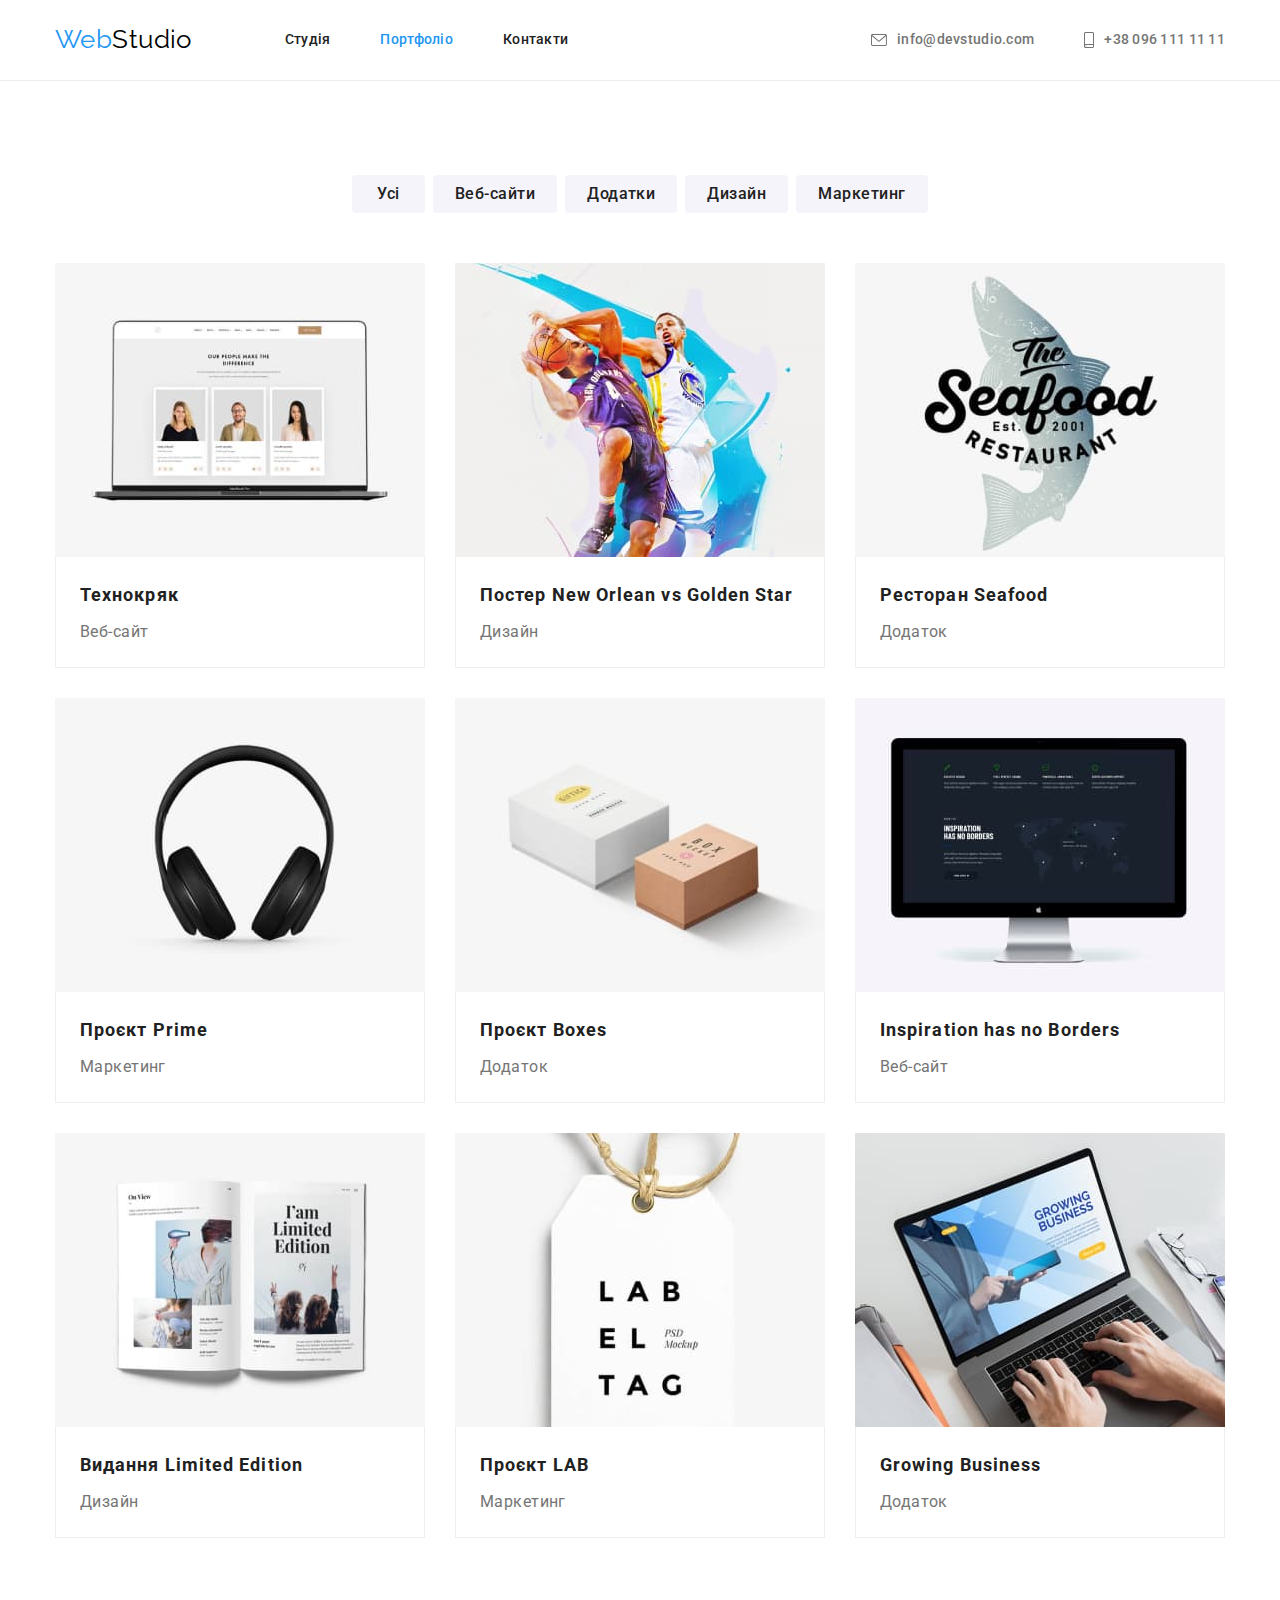
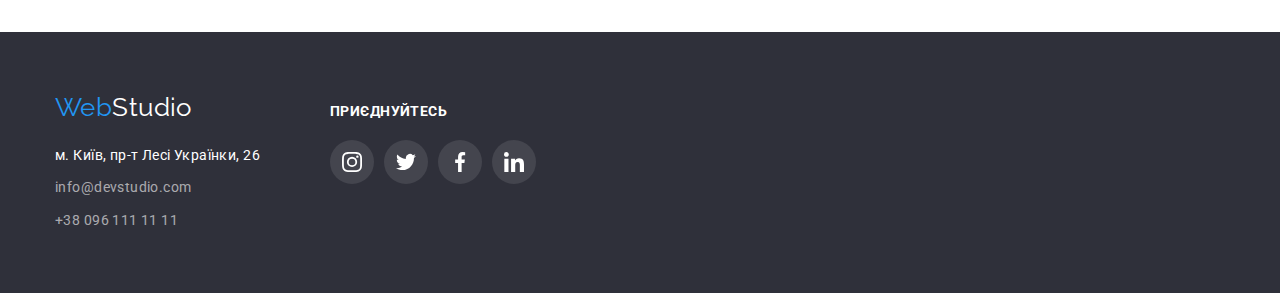
==== portfolio.html @ e7cbeee2 "Добавляє файли проекту" ====
<!DOCTYPE html>
<html lang="uk">
  <head>
    <meta charset="UTF-8" />
    <meta http-equiv="X-UA-Compatible" content="IE=edge" />
    <meta name="viewport" content="width=device-width, initial-scale=1.0" />
    <title>Студія | Портфоліо</title>
    <link rel="preconnect" href="https://fonts.googleapis.com" />
    <link rel="preconnect" href="https://fonts.gstatic.com" crossorigin />
    <link
      href="https://fonts.googleapis.com/css2?family=Raleway:wght@700&family=Roboto:wght@400;500;700;900&display=swap"
      rel="stylesheet"
    />
    <link
      rel="stylesheet"
      href="https://cdnjs.cloudflare.com/ajax/libs/modern-normalize/1.1.0/modern-normalize.min.css"
    />
    <link rel="stylesheet" href="./css/styles.css" />
  </head>

  <body>
    <header class="page-header">
      <div class="container">
        <nav class="page-nav">
          <a href="./index.html" class="page-logo"
            ><span class="logo-style">Web</span>Studio</a
          >
          <ul class="header-list">
            <li class="nav-item">
              <a href="./index.html" class="link">Студія</a>
            </li>
            <li class="nav-item">
              <a href="./portfolio.html" class="link link-active">Портфоліо</a>
            </li>
            <li class="nav-item"><a href="" class="link">Контакти</a></li>
          </ul>
        </nav>
        <ul class="page-contacts">
          <li class="contacts">
            <a href="mailto:info@devstudio.com" class="link-contacts">
              <svg class="icons" width="16" height="12">
                <use href="./images/icons.svg#icons-mail"></use>
              </svg>
              info@devstudio.com</a
            >
          </li>
          <li class="contacts">
            <a href="tel:+380961111111" class="link-contacts">
              <svg class="icons" width="10" height="16">
                <use href="./images/icons.svg#icons-phone"></use>
              </svg>
              +38 096 111 11 11</a
            >
          </li>
        </ul>
      </div>
    </header>
    <main class="portfolio-main">
      <section class="section">
        <div class="container">
          <h1 class="hidden-title">Портфоліо студії</h1>
          <ul class="portfolio-list">
            <li class="item-button">
              <button type="button" class="portfolio-button first-button">
                Усі
              </button>
            </li>
            <li class="item-button">
              <button type="button" class="portfolio-button">Веб-сайти</button>
            </li>
            <li class="item-button">
              <button type="button" class="portfolio-button">Додатки</button>
            </li>
            <li class="item-button">
              <button type="button" class="portfolio-button">Дизайн</button>
            </li>
            <li class="item-button">
              <button type="button" class="portfolio-button">Маркетинг</button>
            </li>
          </ul>
          <ul class="portfolio-list card-list">
            <li class="portfolio-item">
              <a href="" class="portfolio-link">
                <img
                  src="./images/project1.jpg"
                  alt="Ноутбук із веб-сайтом Технокряк"
                  width="370"
                  height="294"
                  class="image"
                />
                <div class="card-description">
                  <h2 class="portfolio-title">Технокряк</h2>
                  <p class="portfolio-text">Веб-сайт</p>
                </div>
              </a>
            </li>
            <li class="portfolio-item">
              <a href="" class="portfolio-link">
                <img
                  src="./images/project2.jpg"
                  alt="Дизайн постеру New Orlean vs Golden Star"
                  width="370"
                  height="294"
                  class="image"
                />
                <div class="card-description">
                  <h2 class="portfolio-title">
                    Постер New Orlean vs Golden Star
                  </h2>
                  <p class="portfolio-text">Дизайн</p>
                </div>
              </a>
            </li>
            <li class="portfolio-item">
              <a href="" class="portfolio-link">
                <img
                  src="./images/project3.jpg"
                  alt="Логотип ресторану Seafood"
                  width="370"
                  height="294"
                  class="image"
                />
                <div class="card-description">
                  <h2 class="portfolio-title">Ресторан Seafood</h2>
                  <p class="portfolio-text">Додаток</p>
                </div>
              </a>
            </li>
            <li class="portfolio-item">
              <a href="" class="portfolio-link">
                <img
                  src="./images/project4.jpg"
                  alt="Навушники"
                  width="370"
                  height="294"
                  class="image"
                />
                <div class="card-description">
                  <h2 class="portfolio-title">Проєкт Prime</h2>
                  <p class="portfolio-text">Маркетинг</p>
                </div>
              </a>
            </li>
            <li class="portfolio-item">
              <a href="" class="portfolio-link">
                <img
                  src="./images/project5.jpg"
                  alt="Дві коробки"
                  width="370"
                  height="294"
                  class="image"
                />
                <div class="card-description">
                  <h2 class="portfolio-title">Проєкт Boxes</h2>
                  <p class="portfolio-text">Додаток</p>
                </div>
              </a>
            </li>
            <li class="portfolio-item">
              <a href="" class="portfolio-link">
                <img
                  src="./images/project6.jpg"
                  alt="Монітор із веб-сайтом Inspiration has no Borders"
                  width="370"
                  height="294"
                  class="image"
                />
                <div class="card-description">
                  <h2 class="portfolio-title">Inspiration has no Borders</h2>
                  <p class="portfolio-text">Веб-сайт</p>
                </div>
              </a>
            </li>
            <li class="portfolio-item">
              <a href="" class="portfolio-link">
                <img
                  src="./images/project7.jpg"
                  alt="Відкритий журнал із розробленим дизайном"
                  width="370"
                  height="294"
                  class="image"
                />
                <div class="card-description">
                  <h2 class="portfolio-title">Видання Limited Edition</h2>
                  <p class="portfolio-text">Дизайн</p>
                </div>
              </a>
            </li>
            <li class="portfolio-item">
              <a href="" class="portfolio-link">
                <img
                  src="./images/project8.jpg"
                  alt="Логотип проєкта LAB"
                  width="370"
                  height="294"
                  class="image"
                />
                <div class="card-description">
                  <h2 class="portfolio-title">Проєкт LAB</h2>
                  <p class="portfolio-text">Маркетинг</p>
                </div>
              </a>
            </li>
            <li class="portfolio-item">
              <a href="" class="portfolio-link">
                <img
                  src="./images/project9.jpg"
                  alt="Ноутбук із додатком Growing Business"
                  width="370"
                  height="294"
                  class="image"
                />
                <div class="card-description">
                  <h2 class="portfolio-title">Growing Business</h2>
                  <p class="portfolio-text">Додаток</p>
                </div>
              </a>
            </li>
          </ul>
        </div>
      </section>
    </main>
    <footer class="page-footer">
      <div class="container">
        <div class="footer-flex">
          <div class="first-block">
            <a href="./index.html" class="page-logo footer-logo"
              ><span class="logo-style">Web</span
              ><span class="logo-footer">Studio</span></a
            >
            <address class="address-footer">
              <ul class="page-list">
                <li class="footer-item">
                  <a
                    href=""
                    target="_blank"
                    rel="noopener noreferrer nofollow"
                    class="footer-link address-link"
                    >м. Київ, пр-т Лесі Українки, 26</a
                  >
                </li>
                <li class="footer-item">
                  <a href="mailto:info@devstudio.com" class="footer-link"
                    >info@devstudio.com</a
                  >
                </li>
                <li class="footer-item">
                  <a href="tel:+380961111111" class="footer-link"
                    >+38 096 111 11 11</a
                  >
                </li>
              </ul>
            </address>
          </div>
          <div class="second-block">
            <b class="footer-title">Приєднуйтесь</b>
            <ul class="icon-footer">
              <li class="footer-icon-item">
                <a
                  href="https://instagram.com"
                  target="_blank"
                  rel="noopener noreferrer nofollow"
                  aria-label="Іконка інстаграм"
                  class="footer-icon-link"
                >
                  <svg width="20" height="20" class="footer-icons">
                    <use href="./images/icons.svg#icons-instagram"></use>
                  </svg>
                </a>
              </li>
              <li class="footer-icon-item">
                <a
                  href="https://twitter.com"
                  target="_blank"
                  rel="noopener noreferrer nofollow"
                  aria-label="Іконка твітер"
                  class="footer-icon-link"
                >
                  <svg width="20" height="20" class="footer-icons">
                    <use href="./images/icons.svg#icons-twitter"></use>
                  </svg>
                </a>
              </li>
              <li class="footer-icon-item">
                <a
                  href="https://facebook.com"
                  target="_blank"
                  rel="noopener noreferrer nofollow"
                  aria-label="Іконка фейсбук"
                  class="footer-icon-link"
                >
                  <svg width="20" height="20" class="footer-icons">
                    <use href="./images/icons.svg#icons-facebook"></use>
                  </svg>
                </a>
              </li>
              <li class="footer-icon-item">
                <a
                  href="https://ua.linkedin.com"
                  target="_blank"
                  rel="noopener noreferrer nofollow"
                  aria-label="Іконка лінкедін"
                  class="footer-icon-link"
                >
                  <svg width="20" height="20" class="footer-icons">
                    <use href="./images/icons.svg#icons-linkedin"></use>
                  </svg>
                </a>
              </li>
            </ul>
          </div>
        </div>
      </div>
    </footer>
  </body>
</html>
---- css/styles.css ----
:root {
  --main-bcg-color: #ffffff;
  --hero-footer-bcg: #2f303a;
  --team-bcg-color: #f5f4fa;
  --main-color: #212121;
  --secondary-color: #757575;
  --focus-color: #2196f3;
  --black-color: #000000;
  --white-color: #ffffff;
  --address-color: rgba(255, 255, 255, 0.6);
  --icons-color: #afb1b8;
}

body {
  background-color: var(--main-bcg-color);

  font-family: "Roboto", sans-serif;
  font-size: 14px;
  line-height: 1.71;
  letter-spacing: 0.03em;
  color: var(--main-color);
}

h1,
h2,
h3,
p {
  margin: 0;
  padding: 0;
}

ul {
  margin: 0;
  padding: 0;
  list-style-type: none;
}

.container {
  width: 1200px;
  margin-left: auto;
  margin-right: auto;
  padding-left: 15px;
  padding-right: 15px;
}

.section {
  max-width: 1600px;
  margin-left: auto;
  margin-right: auto;
  padding-top: 94px;
  padding-bottom: 94px;
}

.section.advantage {
  padding-bottom: 0;
}

/* HEADER */
.page-header .container,
.page-nav,
.header-list,
.page-contacts,
.contacts {
  display: flex;
}

.page-header {
  max-width: 1600px;
  margin-left: auto;
  margin-right: auto;
  border-bottom: 1px solid #ececec;
}

.page-logo {
  display: block;
  padding-top: 24px;
  padding-bottom: 25px;

  font-family: "Raleway", sans-serif;
  font-size: 26px;
  line-height: 1.2;
  text-decoration: none;
  color: var(--black-color);
}

.logo-style {
  color: var(--focus-color);
}

.header-list {
  margin-left: 93px;
}

.nav-item:not(:first-child),
.contacts:last-child {
  margin-left: 50px;
}

.page-contacts {
  margin-left: auto;
}

.link,
.link-contacts {
  display: flex;
  align-items: center;
  padding-top: 32px;
  padding-bottom: 32px;

  font-weight: 500;
  line-height: 1.14;
  letter-spacing: 0.02em;
  text-decoration: none;
  color: var(--main-color);
}

.link-contacts {
  color: var(--secondary-color);
}

.link-contacts > .icons {
  margin-right: 10px;
}

.link:hover,
.link:focus,
.link-contacts:hover,
.link-contacts:focus {
  color: var(--focus-color);
}

.link.link-active {
  color: var(--focus-color);
}

/* MAIN */
/* головна секція hero */
.hero {
  max-width: 1600px;
  height: 600px;
  margin-left: auto;
  margin-right: auto;
  padding-top: 200px;
  padding-bottom: 200px;

  background-image: linear-gradient(
      rgba(47, 48, 58, 0.4),
      rgba(47, 48, 58, 0.4)
    ),
    url(../images/hero.jpg);
}

.hero,
.page-footer {
  background-color: var(--hero-footer-bcg);
}

.hero-title {
  margin-left: auto;
  margin-right: auto;
  margin-bottom: 30px;
  width: 696px;

  font-weight: 900;
  font-size: 44px;
  line-height: 1.36;
  text-align: center;
  letter-spacing: 0.06em;
  text-transform: uppercase;
  color: var(--white-color);
}

.hero-button {
  display: flex;
  justify-content: center;
  align-items: center;
  min-width: 216px;
  height: 50px;
  margin-left: auto;
  margin-right: auto;

  border: none;
  border-radius: 4px;
  background-color: var(--focus-color);
  box-shadow: 0px 4px 4px rgba(0, 0, 0, 0.15);
  cursor: pointer;

  font-family: inherit;
  font-weight: 700;
  font-size: 16px;
  line-height: 1.88;
  letter-spacing: 0.06em;
  color: var(--white-color);
}

.hero-button:hover,
.hero-button:focus {
  background-color: #188ce8;
}

/* секція наші переваги */
.hidden-title {
  position: absolute;
  width: 1px;
  height: 1px;
  margin: -1px;
  border: 0;
  padding: 0;

  white-space: nowrap;
  clip-path: inset(100%);
  clip: rect(0 0 0 0);
  overflow: hidden;
}

.advantage-list {
  display: flex;
  gap: 30px;
}

.advantage-item {
  flex-basis: calc((100% - 30px * 3) / 4);
}

.advantage-icons {
  display: flex;
  margin-bottom: 30px;
  height: 120px;
  justify-content: center;
  align-items: center;

  background: var(--team-bcg-color);
  border-radius: 4px;
}

.advantage-title {
  margin-bottom: 10px;

  font-size: 14px;
  line-height: 1.14;
  text-transform: uppercase;
}

.advantage-text {
  color: var(--secondary-color);
}

/* секція чим ми займаємось */
.section-title {
  margin-bottom: 50px;

  font-size: 36px;
  line-height: 1.17;
  text-align: center;
}

.job-list {
  display: flex;
  gap: 30px;
}

.job-item {
  flex-basis: calc((100% - 30px * 2) / 3);
}

.image {
  display: block;
  max-width: 100%;
}

/* секція наша команда */
.team {
  background-color: var(--team-bcg-color);

  font-size: 16px;
  line-height: 1.19;
  text-align: center;
}

.team-list {
  display: flex;
  gap: 30px;
}

.team-item {
  flex-basis: calc((100% - 30px * 3) / 4);
  background-color: var(--main-bcg-color);
  box-shadow: 0px 1px 3px rgba(0, 0, 0, 0.12), 0px 1px 1px rgba(0, 0, 0, 0.14),
    0px 2px 1px rgba(0, 0, 0, 0.2);
  border-radius: 0px 0px 4px 4px;
}

.team-member {
  padding-top: 30px;
  padding-bottom: 30px;
}
.team-title {
  margin-bottom: 10px;
  font-weight: 500;
  font-size: 16px;
}

.team-text {
  margin-bottom: 16px;
  color: var(--secondary-color);
}

/* ЧАСТИНА З ПОСИЛАНЬ НА СОЦМЕРЕЖІ КОМАНДИ */
.icon-list {
  display: flex;
  justify-content: center;
  margin-left: auto;
  margin-right: auto;
  gap: 10px;
}

.icon-link {
  display: flex;
  justify-content: center;
  align-items: center;
  width: 44px;
  height: 44px;
  border-radius: 50%;
  color: var(--icons-color);
}

.icon-link:hover,
.icon-link:focus {
  background-color: var(--focus-color);
  color: var(--white-color);
}

/* Cекція клієнти */
.clients-list {
  display: flex;
  gap: 30px;
}

.clients-link {
  display: flex;
  width: 170px;
  height: 92px;
  justify-content: center;
  align-items: center;

  border: 1px solid #afb1b8;
  border-radius: 4px;

  color: var(--icons-color);
}

.clients-link:hover,
.clients-link:focus {
  border-color: var(--focus-color);
  color: var(--focus-color);
}

.icons {
  fill: currentColor;
}

/* FOOTER */
.page-footer {
  max-width: 1600px;
  margin-left: auto;
  margin-right: auto;
  padding-top: 60px;
  padding-bottom: 60px;
}

.page-logo.footer-logo {
  margin-bottom: 20px;
  padding-top: 0;
  padding-bottom: 0;
}

.logo-footer,
.footer-link.address-link {
  color: var(--white-color);
}

.footer-item:not(:last-child) {
  margin-bottom: 9px;
}

.footer-link {
  display: block;

  font-style: normal;
  text-decoration: none;
  color: var(--address-color);
}

.footer-link:hover,
.footer-link:focus {
  color: var(--focus-color);
}

/* FOOTER іконки з посиланнями на соцмережі */
.footer-flex {
  display: flex;
  align-items: baseline;
  gap: 70px;
}

.footer-title {
  display: block;
  margin-bottom: 20px;

  line-height: 1.14;
  text-transform: uppercase;
  color: var(--white-color);
}

.icon-footer {
  display: flex;
  gap: 10px;
}

.footer-icon-link {
  display: flex;
  justify-content: center;
  align-items: center;
  width: 44px;
  height: 44px;
  border-radius: 50%;
  background-color: rgba(255, 255, 255, 0.1);
  color: var(--white-color);
}

.footer-icon-link:hover,
.footer-icon-link:focus {
  background-color: var(--focus-color);
}

.footer-icons {
  fill: currentColor;
}

/* PORTFOLIO.HTML MAIN */
.portfolio-list {
  display: flex;
  justify-content: center;
}

.portfolio-list:not(:last-child) {
  margin-bottom: 50px;
}

.portfolio-button {
  display: block;
  margin-left: auto;
  margin-right: auto;
  padding: 6px 22px;

  border: none;
  border-radius: 4px;
  background-color: var(--team-bcg-color);

  cursor: pointer;

  font-family: inherit;
  font-weight: 500;
  font-size: 16px;
  line-height: 1.62;
  text-align: center;
  letter-spacing: 0.03em;
  color: var(--main-color);
}

.portfolio-button.first-button {
  padding: 6px 25px;
}

.item-button:not(:first-child) {
  margin-left: 8px;
}

.portfolio-button:hover,
.portfolio-button:focus {
  background-color: var(--focus-color);

  box-shadow: 0px 3px 1px rgba(0, 0, 0, 0.1), 0px 1px 2px rgba(0, 0, 0, 0.08),
    0px 2px 2px rgba(0, 0, 0, 0.12);

  color: var(--white-color);
}

.portfolio-list.card-list {
  flex-wrap: wrap;
  justify-content: flex-start;
  gap: 30px;
}

.portfolio-item {
  flex-basis: calc((100% - 30px * 2) / 3);
}

.portfolio-item:hover,
.portfolio-item:focus {
  box-shadow: 0px 1px 1px rgba(0, 0, 0, 0.12), 0px 4px 4px rgba(0, 0, 0, 0.06),
    1px 4px 6px rgba(0, 0, 0, 0.16);
}

.card-description {
  padding: 20px 24px;
  border: 1px solid #eeeeee;
  border-top: none;
}

.portfolio-title {
  margin-bottom: 4px;

  font-size: 18px;
  line-height: 2;
  letter-spacing: 0.06em;
  color: var(--main-color);
}

.portfolio-text {
  font-size: 16px;
  line-height: 1.88;
  color: var(--secondary-color);
}

.portfolio-link {
  text-decoration: none;
}
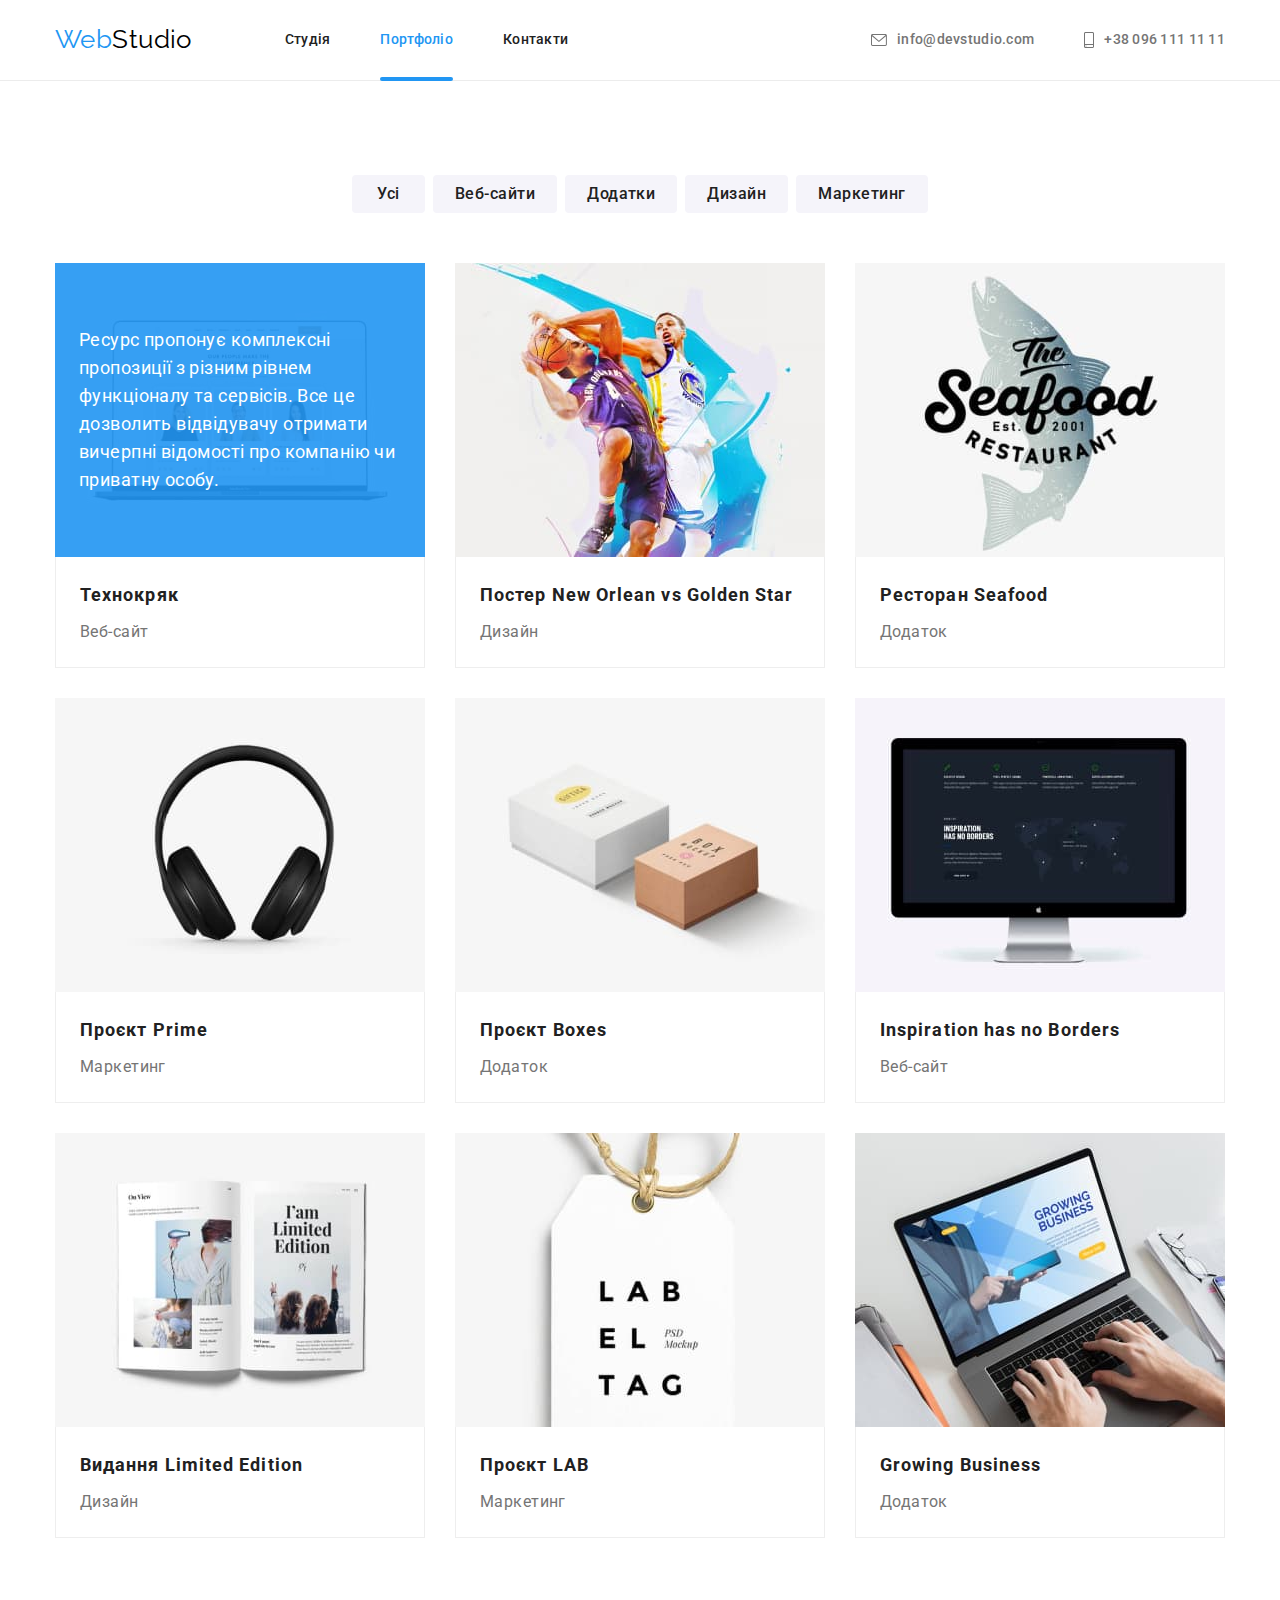
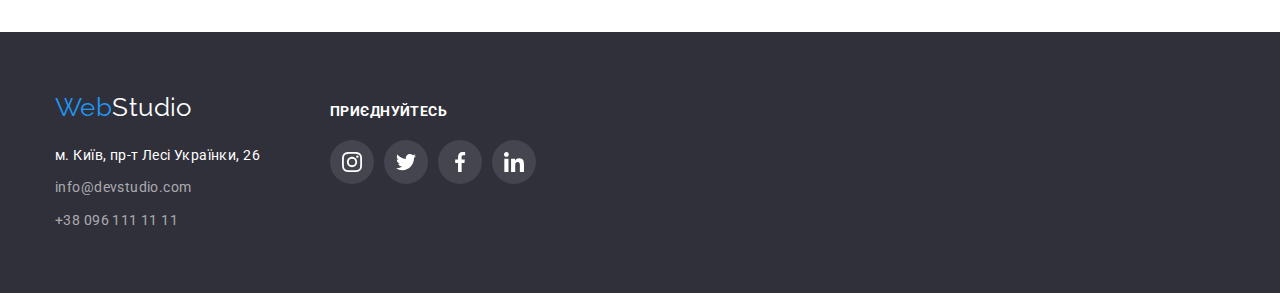
==== commit 0ee65d98: "Додає оверлей для карток портфоліо" ====
--- a/portfolio.html
+++ b/portfolio.html
@@ -81,13 +81,23 @@
           <ul class="portfolio-list card-list">
             <li class="portfolio-item">
               <a href="" class="portfolio-link">
-                <img
-                  src="./images/project1.jpg"
-                  alt="Ноутбук із веб-сайтом Технокряк"
-                  width="370"
-                  height="294"
-                  class="image"
-                />
+                <div class="portfolio-wrapper">
+                  <img
+                    src="./images/project1.jpg"
+                    alt="Ноутбук із веб-сайтом Технокряк"
+                    width="370"
+                    height="294"
+                    class="image"
+                  />
+                  <div class="overlay-portfolio">
+                    <p class="overlay-description">
+                      Ресурс пропонує комплексні пропозиції з різним рівнем
+                      функціоналу та сервісів. Все це дозволить відвідувачу
+                      отримати вичерпні відомості про компанію чи приватну
+                      особу.
+                    </p>
+                  </div>
+                </div>
                 <div class="card-description">
                   <h2 class="portfolio-title">Технокряк</h2>
                   <p class="portfolio-text">Веб-сайт</p>
--- a/css/styles.css
+++ b/css/styles.css
@@ -9,6 +9,9 @@
   --white-color: #ffffff;
   --address-color: rgba(255, 255, 255, 0.6);
   --icons-color: #afb1b8;
+  --overlay-portfolio: rgba(33, 150, 243, 0.9);
+  --duration: 250ms;
+  --timing-function: cubic-bezier(0.4, 0, 0.2, 1);
 }
 
 body {
@@ -112,6 +115,8 @@
   letter-spacing: 0.02em;
   text-decoration: none;
   color: var(--main-color);
+
+  transition: color var(--duration) var(--timing-function);
 }
 
 .link-contacts {
@@ -130,7 +135,24 @@
 }
 
 .link.link-active {
+  position: relative;
   color: var(--focus-color);
+}
+
+.link.link-active::after {
+  content: "";
+
+  position: absolute;
+  left: 0;
+  bottom: 0;
+
+  display: block;
+  margin-bottom: -1px;
+  width: 100%;
+  height: 4px;
+  border-radius: 2px;
+
+  background-color: var(--focus-color);
 }
 
 /* MAIN */
@@ -191,6 +213,8 @@
   line-height: 1.88;
   letter-spacing: 0.06em;
   color: var(--white-color);
+
+  transition: background-color var(--duration) var(--timing-function);
 }
 
 .hero-button:hover,
@@ -268,6 +292,31 @@
   max-width: 100%;
 }
 
+.wrapper {
+  position: relative;
+}
+
+.overlay {
+  position: absolute;
+  left: 0;
+  bottom: 0;
+  width: 100%;
+  height: 70px;
+
+  display: flex;
+  justify-content: center;
+  align-items: center;
+
+  background-color: rgba(47, 48, 58, 0.8);
+}
+
+.overlay-text {
+  line-height: 1.14;
+  text-transform: uppercase;
+
+  color: var(--white-color);
+}
+
 /* секція наша команда */
 .team {
   background-color: var(--team-bcg-color);
@@ -322,6 +371,9 @@
   height: 44px;
   border-radius: 50%;
   color: var(--icons-color);
+
+  transition: background-color var(--duration) var(--timing-function),
+    color var(--duration) var(--timing-function);
 }
 
 .icon-link:hover,
@@ -347,6 +399,9 @@
   border-radius: 4px;
 
   color: var(--icons-color);
+
+  transition: border-color var(--duration) var(--timing-function),
+    color var(--duration) var(--timing-function);
 }
 
 .clients-link:hover,
@@ -389,6 +444,8 @@
   font-style: normal;
   text-decoration: none;
   color: var(--address-color);
+
+  transition: color var(--duration) var(--timing-function);
 }
 
 .footer-link:hover,
@@ -426,6 +483,8 @@
   border-radius: 50%;
   background-color: rgba(255, 255, 255, 0.1);
   color: var(--white-color);
+
+  transition: background-color var(--duration) var(--timing-function);
 }
 
 .footer-icon-link:hover,
@@ -435,6 +494,72 @@
 
 .footer-icons {
   fill: currentColor;
+}
+
+/* ==========================
+        МОДАЛЬНЕ ВІКНО 
+=============================*/
+.backdrop {
+  position: fixed;
+  top: 0;
+  left: 0;
+
+  width: 100%;
+  height: 100%;
+
+  background-color: rgba(0, 0, 0, 0.2);
+  backdrop-filter: blur(2px);
+
+  transition: visibility var(--duration) var(--timing-function),
+    opacity var(--duration) var(--timing-function);
+}
+
+.backdrop.is-hidden {
+  visibility: hidden;
+  opacity: 0;
+  pointer-events: none;
+}
+
+.modal {
+  position: absolute;
+  top: 50%;
+  left: 50%;
+  transform: translate(-50%, -50%) scale(1);
+
+  width: 528px;
+  min-height: 581px;
+
+  background-color: var(--white-color);
+  box-shadow: 0px 1px 3px rgba(0, 0, 0, 0.12), 0px 1px 1px rgba(0, 0, 0, 0.14),
+    0px 2px 1px rgba(0, 0, 0, 0.2);
+  border-radius: 4px;
+
+  transition: transform var(--duration) var(--timing-function),
+    opacity var(--duration) var(--timing-function);
+}
+
+.backdrop.is-hidden .modal {
+  transform: translate(-50%, -50%) scale(1.2);
+  opacity: 0.5;
+}
+
+.button-close {
+  position: absolute;
+  top: 8px;
+  right: 8px;
+
+  display: flex;
+  justify-content: center;
+  align-items: center;
+
+  width: 30px;
+  height: 30px;
+
+  background-color: var(--white-color);
+  border: 1px solid rgba(0, 0, 0, 0.1);
+  border-radius: 50%;
+
+  cursor: pointer;
 }
 
 /* PORTFOLIO.HTML MAIN */
@@ -466,6 +591,10 @@
   text-align: center;
   letter-spacing: 0.03em;
   color: var(--main-color);
+
+  transition: background-color var(--duration) var(--timing-function),
+    box-shadow var(--duration) var(--timing-function),
+    color var(--duration) var(--timing-function);
 }
 
 .portfolio-button.first-button {
@@ -494,6 +623,8 @@
 
 .portfolio-item {
   flex-basis: calc((100% - 30px * 2) / 3);
+
+  transition: box-shadow var(--duration) var(--timing-function);
 }
 
 .portfolio-item:hover,
@@ -526,3 +657,30 @@
 .portfolio-link {
   text-decoration: none;
 }
+
+.portfolio-wrapper {
+  position: relative;
+}
+
+.overlay-portfolio {
+  position: absolute;
+  top: 0;
+  left: 0;
+
+  display: flex;
+  align-items: center;
+
+  width: 100%;
+  height: 100%;
+
+  background-color: var(--overlay-portfolio);
+}
+
+.overlay-description {
+  padding: 24px;
+
+  font-size: 18px;
+  line-height: 1.56;
+
+  color: var(--white-color);
+}
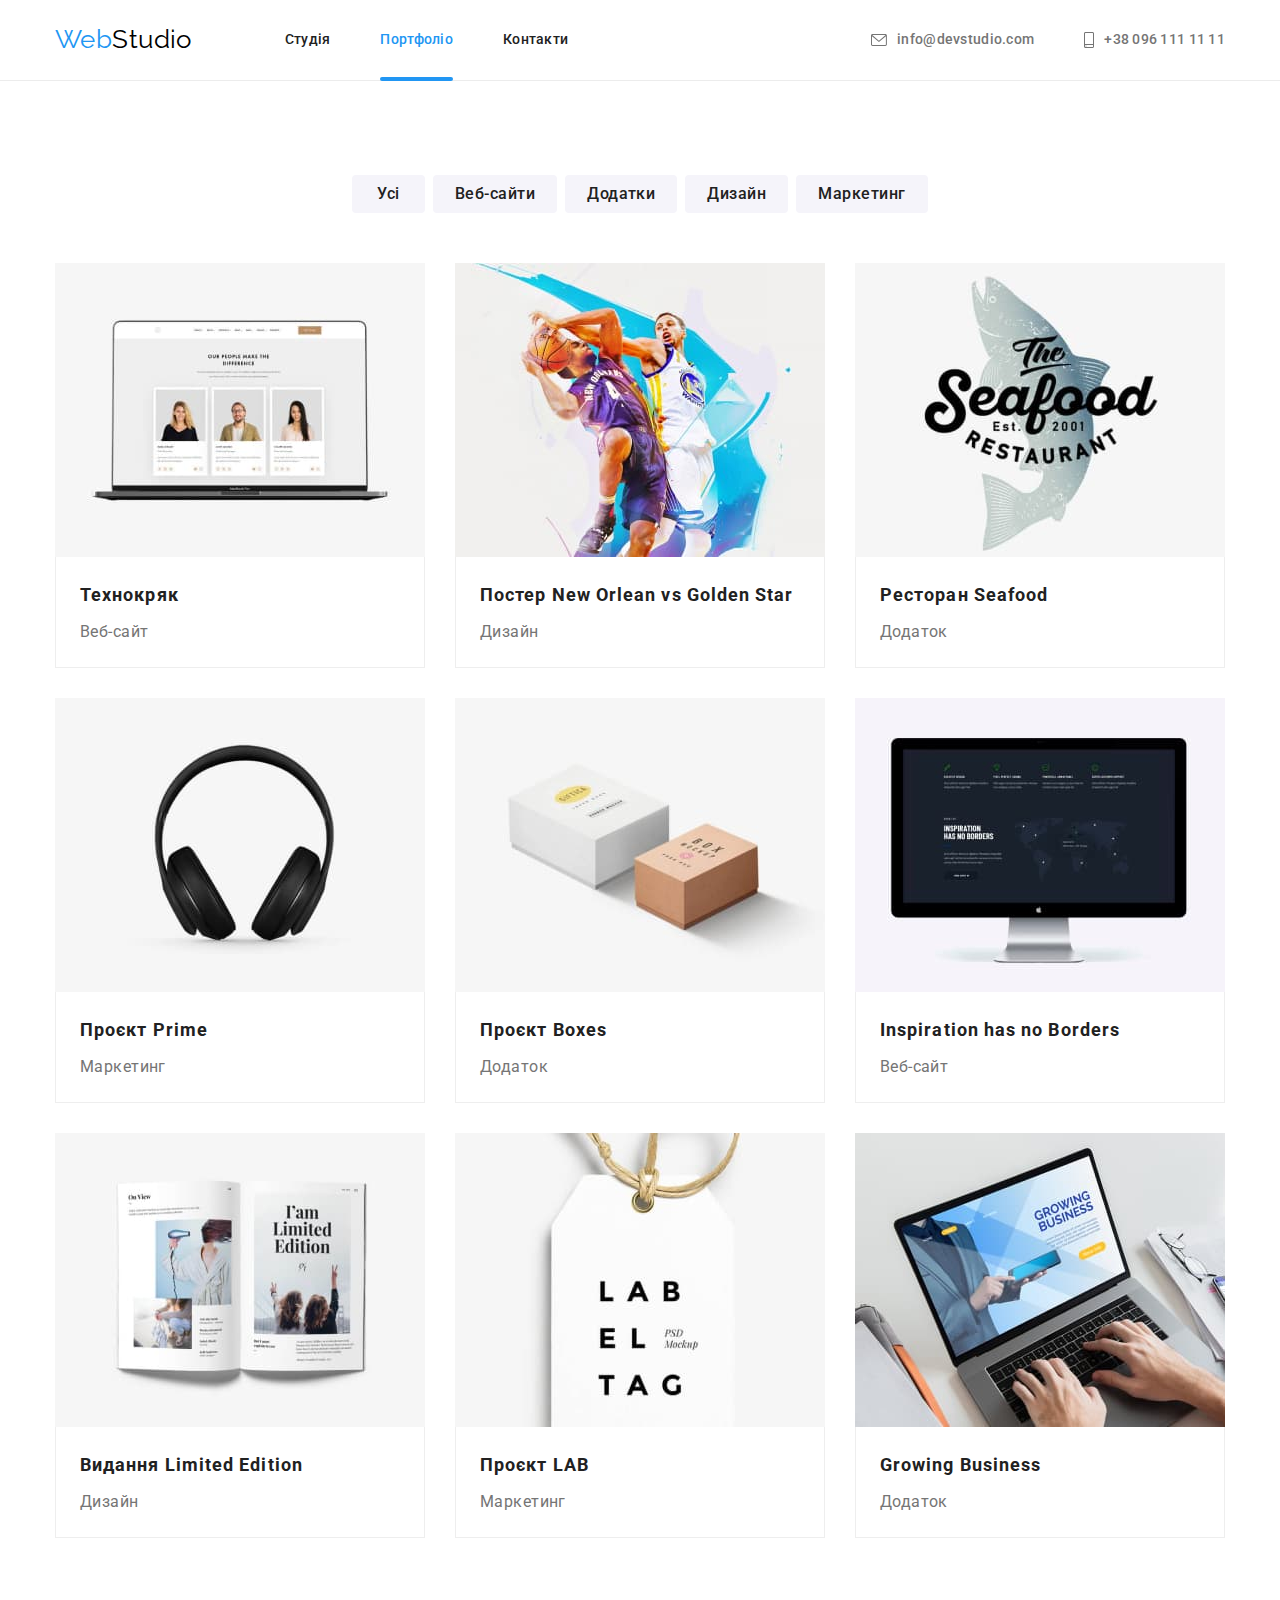
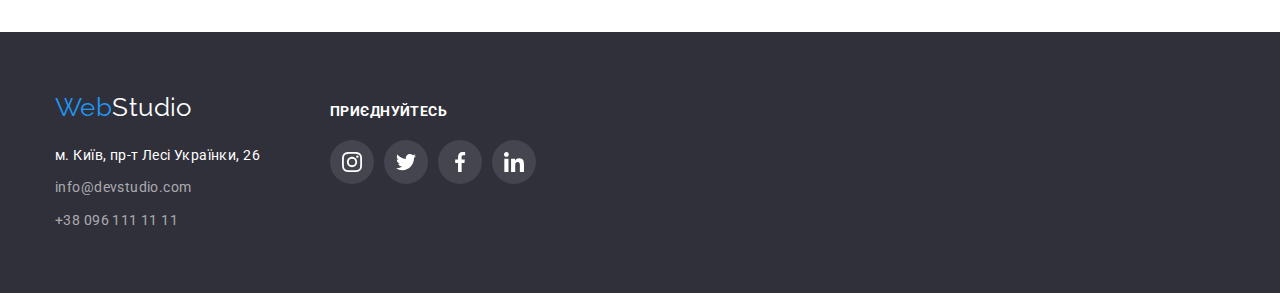
==== commit dcd296a7: "Оновлює портфоліо і стилі" ====
--- a/portfolio.html
+++ b/portfolio.html
@@ -106,6 +106,7 @@
             </li>
             <li class="portfolio-item">
               <a href="" class="portfolio-link">
+                <div class="portfolio-wrapper">
                 <img
                   src="./images/project2.jpg"
                   alt="Дизайн постеру New Orlean vs Golden Star"
@@ -113,6 +114,15 @@
                   height="294"
                   class="image"
                 />
+                <div class="overlay-portfolio">
+                    <p class="overlay-description">
+                      Ресурс пропонує комплексні пропозиції з різним рівнем
+                      функціоналу та сервісів. Все це дозволить відвідувачу
+                      отримати вичерпні відомості про компанію чи приватну
+                      особу.
+                    </p>
+                  </div>
+                </div>
                 <div class="card-description">
                   <h2 class="portfolio-title">
                     Постер New Orlean vs Golden Star
@@ -123,6 +133,7 @@
             </li>
             <li class="portfolio-item">
               <a href="" class="portfolio-link">
+                <div class="portfolio-wrapper">
                 <img
                   src="./images/project3.jpg"
                   alt="Логотип ресторану Seafood"
@@ -130,6 +141,15 @@
                   height="294"
                   class="image"
                 />
+                <div class="overlay-portfolio">
+                    <p class="overlay-description">
+                      Ресурс пропонує комплексні пропозиції з різним рівнем
+                      функціоналу та сервісів. Все це дозволить відвідувачу
+                      отримати вичерпні відомості про компанію чи приватну
+                      особу.
+                    </p>
+                  </div>
+                </div>
                 <div class="card-description">
                   <h2 class="portfolio-title">Ресторан Seafood</h2>
                   <p class="portfolio-text">Додаток</p>
@@ -138,6 +158,7 @@
             </li>
             <li class="portfolio-item">
               <a href="" class="portfolio-link">
+                <div class="portfolio-wrapper"></div>
                 <img
                   src="./images/project4.jpg"
                   alt="Навушники"
@@ -153,6 +174,7 @@
             </li>
             <li class="portfolio-item">
               <a href="" class="portfolio-link">
+                <div class="portfolio-wrapper"></div>
                 <img
                   src="./images/project5.jpg"
                   alt="Дві коробки"
@@ -168,6 +190,7 @@
             </li>
             <li class="portfolio-item">
               <a href="" class="portfolio-link">
+                <div class="portfolio-wrapper"></div>
                 <img
                   src="./images/project6.jpg"
                   alt="Монітор із веб-сайтом Inspiration has no Borders"
@@ -183,6 +206,7 @@
             </li>
             <li class="portfolio-item">
               <a href="" class="portfolio-link">
+                <div class="portfolio-wrapper"></div>
                 <img
                   src="./images/project7.jpg"
                   alt="Відкритий журнал із розробленим дизайном"
@@ -198,6 +222,7 @@
             </li>
             <li class="portfolio-item">
               <a href="" class="portfolio-link">
+                <div class="portfolio-wrapper"></div>
                 <img
                   src="./images/project8.jpg"
                   alt="Логотип проєкта LAB"
@@ -213,6 +238,7 @@
             </li>
             <li class="portfolio-item">
               <a href="" class="portfolio-link">
+                <div class="portfolio-wrapper">
                 <img
                   src="./images/project9.jpg"
                   alt="Ноутбук із додатком Growing Business"
--- a/css/styles.css
+++ b/css/styles.css
@@ -658,8 +658,12 @@
   text-decoration: none;
 }
 
+/* ===================================== 
+   АНІМАЦІЯ OVERLAY ДЛЯ КАРТОК PORTFOLIO 
+   =====================================*/
 .portfolio-wrapper {
   position: relative;
+  overflow: hidden;
 }
 
 .overlay-portfolio {
@@ -667,6 +671,8 @@
   top: 0;
   left: 0;
 
+  transform: translateY(100%);
+
   display: flex;
   align-items: center;
 
@@ -674,10 +680,18 @@
   height: 100%;
 
   background-color: var(--overlay-portfolio);
+
+  transition: transform var(--duration) var(--timing-function);
+}
+
+.portfolio-item:hover .overlay-portfolio,
+.portfolio-item:focus .overlay-portfolio {
+  transform: translateY(0);
 }
 
 .overlay-description {
-  padding: 24px;
+  padding-left: 24px;
+  padding-right: 24px;
 
   font-size: 18px;
   line-height: 1.56;
